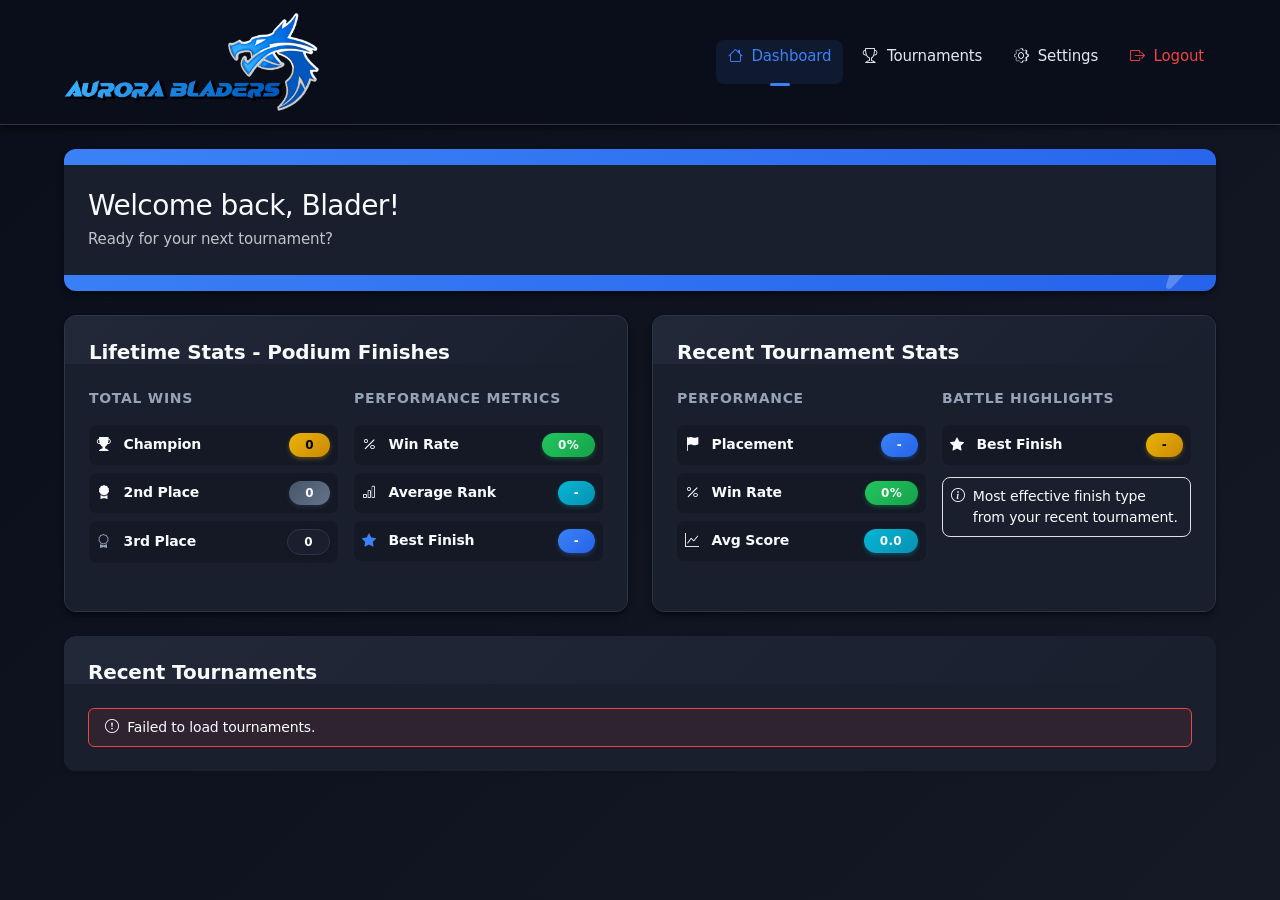
==== dashboard.html @ ac9b5369 "Refactor Swiss pairing logic and normalize bye representation - Implement true Challonge-style dynam" ====
﻿<!DOCTYPE html>
<html lang="en">

<head>
    <meta charset="UTF-8">
    <meta name="viewport" content="width=device-width, initial-scale=1.0">
    <title>Dashboard - Blader Tournament System</title>
    <link href="https://cdn.jsdelivr.net/npm/bootstrap@5.3.0/dist/css/bootstrap.min.css" rel="stylesheet">
    <link href="https://cdn.jsdelivr.net/npm/bootstrap-icons@1.10.0/font/bootstrap-icons.css" rel="stylesheet">
    <link href="assets/css/style.css" rel="stylesheet">
</head>

<body>
    <nav class="navbar navbar-expand-lg navbar-dark bg-dark sticky-top">
        <div class="container">
            <a class="navbar-brand py-0" href="dashboard.html">
                <img src="assets/images/ab_logo.png" alt="AB Logo" class="app-logo">
            </a>
            <button class="navbar-toggler border-0" type="button" data-bs-toggle="collapse"
                data-bs-target="#dashboardNav">
                <span class="navbar-toggler-icon"></span>
            </button>
            <div class="collapse navbar-collapse" id="dashboardNav">
                <div class="navbar-nav ms-auto gap-2">
                    <a class="nav-link active" href="dashboard.html">
                        <i class="bi bi-house me-1"></i> Dashboard
                    </a>
                    <a class="nav-link" href="tournaments.html">
                        <i class="bi bi-trophy me-1"></i> Tournaments
                    </a>
                    <a class="nav-link" href="settings.html">
                        <i class="bi bi-gear me-1"></i> Settings
                    </a>
                    <hr class="d-lg-none text-white-50 my-2">
                    <a class="nav-link text-danger" href="#" id="logoutBtn">
                        <i class="bi bi-box-arrow-right me-1"></i> Logout
                    </a>
                </div>
            </div>
        </div>
    </nav>

    <div class="container mt-4">
        <!-- Main Content -->
        <div class="row">
            <div class="col-12">
                <!-- Welcome Section -->
                <div class="card bg-primary text-white border-0 py-3 mb-4 overflow-hidden">
                    <div class="card-body position-relative z-1">
                        <h2 class="h3 mb-1">Welcome back, <span id="displayName">Blader</span>!</h2>
                        <p class="mb-0 opacity-75">Ready for your next tournament?</p>
                    </div>
                    <i class="bi bi-lightning-charge-fill position-absolute end-0 bottom-0 opacity-25"
                        style="font-size: 6rem; transform: translate(20%, 20%);"></i>
                </div>

                <!-- Stats Row: Lifetime and Recent Tournament Stats side by side -->
                <div class="row g-4 mb-4">
                    <!-- Lifetime Stats - Podium Finishes -->
                    <div class="col-12 col-md-6">
                        <div class="card h-100">
                            <div class="card-header bg-transparent border-0 pb-0">
                                <h4 class="h5 mb-0 fw-bold">Lifetime Stats - Podium Finishes</h4>
                            </div>
                            <div class="card-body">
                                <div class="row g-3">
                                    <div class="col-12 col-md-6 border-end-md">
                                        <h6 class="text-muted small text-uppercase fw-bold mb-3">Total Wins</h6>
                                        <div class="vstack gap-2">
                                            <div
                                                class="d-flex justify-content-between align-items-center p-2 bg-light rounded-3">
                                                <span class="small fw-semibold"><i
                                                        class="bi bi-trophy-fill text-warning me-2"></i> Champion</span>
                                                <span class="badge rounded-pill bg-warning px-3" id="championCount">0</span>
                                            </div>
                                            <div
                                                class="d-flex justify-content-between align-items-center p-2 bg-light rounded-3">
                                                <span class="small fw-semibold"><i
                                                        class="bi bi-award-fill text-secondary me-2"></i> 2nd Place</span>
                                                <span class="badge rounded-pill bg-secondary px-3"
                                                    id="firstRunnerUpCount">0</span>
                                            </div>
                                            <div
                                                class="d-flex justify-content-between align-items-center p-2 bg-light rounded-3">
                                                <span class="small fw-semibold"><i class="bi bi-award text-muted me-2"></i> 3rd
                                                    Place</span>
                                                <span class="badge rounded-pill bg-white text-dark shadow-sm px-3"
                                                    id="secondRunnerUpCount">0</span>
                                            </div>
                                        </div>
                                    </div>
                                    <div class="col-12 col-md-6">
                                        <h6 class="text-muted small text-uppercase fw-bold mb-3">Performance Metrics</h6>
                                        <div class="vstack gap-2">
                                            <div
                                                class="d-flex justify-content-between align-items-center p-2 bg-light rounded-3">
                                                <span class="small fw-semibold"><i class="bi bi-percent me-2"></i> Win
                                                    Rate</span>
                                                <span class="badge rounded-pill bg-success px-3" id="lifetimeWinRate">0%</span>
                                            </div>
                                            <div
                                                class="d-flex justify-content-between align-items-center p-2 bg-light rounded-3">
                                                <span class="small fw-semibold"><i class="bi bi-bar-chart me-2"></i> Average
                                                    Rank</span>
                                                <span class="badge rounded-pill bg-info px-3" id="avgPlacement">-</span>
                                            </div>
                                            <div
                                                class="d-flex justify-content-between align-items-center p-2 bg-light rounded-3">
                                                <span class="small fw-semibold"><i
                                                        class="bi bi-star-fill text-primary me-2"></i> Best Finish</span>
                                                <span class="badge rounded-pill bg-primary px-3" id="bestFinish">-</span>
                                            </div>
                                        </div>
                                    </div>
                                </div>
                            </div>
                        </div>
                    </div>

                    <!-- Recent Tournament Stats -->
                    <div class="col-12 col-md-6">
                        <div class="card h-100">
                            <div class="card-header bg-transparent border-0 pb-0">
                                <h4 class="h5 mb-0 fw-bold">Recent Tournament Stats</h4>
                            </div>
                            <div class="card-body">
                                <div class="row g-3">
                                    <div class="col-12 col-md-6 border-end-md">
                                        <h6 class="text-muted small text-uppercase fw-bold mb-3">Performance</h6>
                                        <div class="vstack gap-2">
                                            <div
                                                class="d-flex justify-content-between align-items-center p-2 bg-light rounded-3">
                                                <span class="small fw-semibold"><i class="bi bi-flag-fill me-2"></i>
                                                    Placement</span>
                                                <span class="badge rounded-pill bg-primary px-3" id="recentPlacement">-</span>
                                            </div>
                                            <div
                                                class="d-flex justify-content-between align-items-center p-2 bg-light rounded-3">
                                                <span class="small fw-semibold"><i class="bi bi-percent me-2"></i> Win
                                                    Rate</span>
                                                <span class="badge rounded-pill bg-success px-3" id="recentWinRate">0%</span>
                                            </div>
                                            <div
                                                class="d-flex justify-content-between align-items-center p-2 bg-light rounded-3">
                                                <span class="small fw-semibold"><i class="bi bi-graph-up me-2"></i> Avg
                                                    Score</span>
                                                <span class="badge rounded-pill bg-info px-3" id="recentScore">0.0</span>
                                            </div>
                                        </div>
                                    </div>
                                    <div class="col-12 col-md-6">
                                        <h6 class="text-muted small text-uppercase fw-bold mb-3">Battle Highlights</h6>
                                        <div class="vstack gap-2">
                                            <div
                                                class="d-flex justify-content-between align-items-center p-2 bg-light rounded-3">
                                                <span class="small fw-semibold"><i
                                                        class="bi bi-star-fill text-warning me-2"></i> Best Finish</span>
                                                <span class="badge rounded-pill bg-warning px-3" id="recentBestFinish">-</span>
                                            </div>
                                            <div class="p-2 border rounded-3 bg-white mt-1">
                                                <div class="d-flex gap-2 text-muted small">
                                                    <i class="bi bi-info-circle flex-shrink-0"></i>
                                                    <span>Most effective finish type from your recent tournament.</span>
                                                </div>
                                            </div>
                                        </div>
                                    </div>
                                </div>
                            </div>
                        </div>
                    </div>
                </div>

                <!-- Recent Tournaments -->
                <div class="card border-0 shadow-sm">
                    <div class="card-header bg-transparent border-0 pb-0">
                        <h4 class="h5 mb-0 fw-bold">Recent Tournaments</h4>
                    </div>
                    <div class="card-body">
                        <div id="recentTournaments" class="list-group list-group-flush gap-2">
                            <div class="text-center py-5 text-muted">
                                <div class="spinner-border spinner-border-sm text-primary mb-2"></div>
                                <p class="small mb-0">Loading tournaments...</p>
                            </div>
                        </div>
                    </div>
                </div>
            </div>
        </div>
    </div>

    <script src="https://cdn.jsdelivr.net/npm/bootstrap@5.3.0/dist/js/bootstrap.bundle.min.js"></script>
    <script src="assets/js/ui_feedback.js"></script>
    <script src="assets/js/dashboard_minimal.js"></script>
</body>

</html>
---- assets/css/style.css ----
:root {
    --primary-color: #3b82f6;
    --touch-target-min: 44px;
    --spacing-xs: 0.25rem;
    --spacing-sm: 0.75rem;
    --spacing-md: 1.5rem;
    --spacing-lg: 2.5rem;
    --spacing-xl: 4rem;
    
    /* Enhanced Dark Mode Theme Variables */
    --bg-primary: #0a0e1a;
    --bg-secondary: #141925;
    --bg-tertiary: #1e2433;
    --bg-card: #1a1f2e;
    --bg-hover: #252b3d;
    --bg-elevated: #212837;
    --text-primary: #f8fafc;
    --text-secondary: #e2e8f0;
    --text-muted: #94a3b8;
    --text-dim: #64748b;
    --border-color: #2d3548;
    --border-light: #3d4663;
    --border-focus: #3b82f6;
    --shadow-sm: 0 1px 2px 0 rgba(0, 0, 0, 0.3);
    --shadow-md: 0 4px 6px -1px rgba(0, 0, 0, 0.4), 0 2px 4px -1px rgba(0, 0, 0, 0.3);
    --shadow-lg: 0 10px 15px -3px rgba(0, 0, 0, 0.5), 0 4px 6px -2px rgba(0, 0, 0, 0.4);
    --shadow-xl: 0 20px 25px -5px rgba(0, 0, 0, 0.6), 0 10px 10px -5px rgba(0, 0, 0, 0.4);
    --navbar-bg: #0f172a;
    --input-bg: #1e2433;
    --input-border: #3d4663;
    --input-text: #f8fafc;
    --btn-primary-bg: #3b82f6;
    --btn-primary-hover: #2563eb;
    --btn-primary-active: #1d4ed8;
    --btn-secondary-bg: #475569;
    --btn-secondary-hover: #64748b;
    --btn-secondary-active: #94a3b8;
    --radius-sm: 6px;
    --radius-md: 8px;
    --radius-lg: 12px;
    --radius-xl: 16px;
}

/* CRITICAL: AGGRESSIVE WHITE BACKGROUND OVERRIDE */
* [style*="background: #fff"],
* [style*="background-color: #fff"],
* [style*="background: white"],
* [style*="background-color: white"],
* [style*="background: #ffffff"],
* [style*="background-color: #ffffff"],
* [style*="background: #f8f9fa"],
* [style*="background-color: #f8f9fa"] {
    background-color: var(--bg-card) !important;
}

/* CRITICAL: Force all cards and their content to dark mode */
.card,
.card-body,
.card-header,
.card-footer,
.bracket-match,
.match-card,
.tournament-match {
    background-color: var(--bg-card) !important;
    color: var(--text-primary) !important;
}

.card *,
.card-body *,
.card-header *,
.card-footer *,
.bracket-match *,
.match-card *,
.tournament-match * {
    color: var(--text-primary) !important;
}

/* CRITICAL: Force participant/tournament cards to dark mode */
.participant-card,
.tournament-card,
.card-player-name,
.card-tournament-name,
.card-body .form-control {
    background-color: var(--bg-card) !important;
    color: var(--text-primary) !important;
}

.participant-card *,
.tournament-card *,
.card-player-name *,
.card-tournament-name *,
.card-body .form-control * {
    color: var(--text-primary) !important;
}

/* CRITICAL: AGGRESSIVE CARD OVERRIDE */
div[class*="card"],
div[style*="background: #fff"],
div[style*="background-color: #fff"],
div[style*="background: white"],
div[style*="background-color: white"],
div[style*="background: #ffffff"],
div[style*="background-color: #ffffff"] {
    background-color: var(--bg-card) !important;
    color: var(--text-primary) !important;
}

div[class*="card"] *,
div[style*="background: #fff"] *,
div[style*="background-color: #fff"] *,
div[style*="background: white"] *,
div[style*="background-color: white"] *,
div[style*="background: #ffffff"] *,
div[style*="background-color: #ffffff"] * {
    color: var(--text-primary) !important;
}

/* CRITICAL: Override any element with card in class name */
*[class*="card"] {
    background-color: var(--bg-card) !important;
    color: var(--text-primary) !important;
}

*[class*="card"] * {
    color: var(--text-primary) !important;
}

/* CRITICAL: Tournament specific overrides */
.tournament-card,
.tournament-item,
.tournament-entry,
.match-card,
.bracket-card,
.player-card,
.participant-item {
    background-color: var(--bg-card) !important;
    color: var(--text-primary) !important;
}

.tournament-card *,
.tournament-item *,
.tournament-entry *,
.match-card *,
.bracket-card *,
.player-card *,
.participant-item * {
    color: var(--text-primary) !important;
}

/* CRITICAL: Override any remaining white elements */
div[style*="background: #fff"],
div[style*="background-color: #fff"],
div[style*="background: white"],
div[style*="background-color: white"],
div[style*="background: #ffffff"],
div[style*="background-color: #ffffff"],
div[style*="background: #f8f9fa"],
div[style*="background-color: #f8f9fa"] {
    background-color: var(--bg-card) !important;
    color: var(--text-primary) !important;
}

/* CRITICAL: Override Bootstrap defaults */
.bg-white,
.bg-light,
.bg-faded {
    background-color: var(--bg-card) !important;
    color: var(--text-primary) !important;
}

/* Enhanced Base Styles */
body {
    font-family: 'Inter', 'Segoe UI', system-ui, -apple-system, sans-serif;
    font-size: 15px;
    line-height: 1.6;
    background: linear-gradient(135deg, var(--bg-primary) 0%, var(--bg-secondary) 100%);
    color: var(--text-primary);
    padding-bottom: 80px;
    min-height: 100vh;
    letter-spacing: -0.01em;
}

/* Enhanced Typography */
h1 {
    font-size: 2rem;
    font-weight: 700;
    line-height: 1.2;
    letter-spacing: -0.025em;
    margin-bottom: var(--spacing-md);
}

h2 {
    font-size: 1.5rem;
    font-weight: 600;
    line-height: 1.3;
    letter-spacing: -0.02em;
    margin-bottom: var(--spacing-sm);
}

h3 {
    font-size: 1.25rem;
    font-weight: 600;
    line-height: 1.4;
    margin-bottom: var(--spacing-sm);
}

h4 {
    font-size: 1.125rem;
    font-weight: 600;
    line-height: 1.4;
    margin-bottom: var(--spacing-xs);
}

h5 {
    font-size: 1rem;
    font-weight: 600;
    line-height: 1.4;
    margin-bottom: var(--spacing-xs);
}

h6 {
    font-size: 0.875rem;
    font-weight: 600;
    line-height: 1.4;
    text-transform: uppercase;
    letter-spacing: 0.05em;
    color: var(--text-muted);
    margin-bottom: var(--spacing-sm);
}

.small, small {
    font-size: 0.813rem;
    line-height: 1.5;
    color: var(--text-muted);
}

/* Enhanced Touch Targets */
button,
.btn,
input,
select,
.form-control,
.nav-link {
    min-height: var(--touch-target-min);
    touch-action: manipulation;
    transition: all 0.2s ease;
}

/* Enhanced Responsive Containers */
.container,
.container-fluid {
    padding-left: var(--spacing-md);
    padding-right: var(--spacing-md);
    max-width: 1200px;
}

@media (min-width: 1400px) {
    .container {
        max-width: 1320px;
    }
}

/* Enhanced Card System */
.card {
    border: 1px solid var(--border-color);
    border-radius: var(--radius-lg);
    box-shadow: var(--shadow-md);
    margin-bottom: var(--spacing-md);
    background: var(--bg-card);
    transition: all 0.3s ease;
    overflow: hidden;
}

.card:hover {
    transform: translateY(-2px);
    box-shadow: var(--shadow-lg);
    border-color: var(--border-light);
}

.card-header {
    background: linear-gradient(135deg, var(--bg-elevated) 0%, var(--bg-card) 100%);
    border-bottom: 1px solid var(--border-color);
    padding: var(--spacing-md);
    border-radius: var(--radius-lg) var(--radius-lg) 0 0 !important;
    color: var(--text-primary);
    font-weight: 600;
}

.card-body {
    padding: var(--spacing-md);
    color: var(--text-primary);
}

.card-footer {
    background: var(--bg-elevated);
    border-top: 1px solid var(--border-color);
    padding: var(--spacing-sm) var(--spacing-md);
    border-radius: 0 0 var(--radius-lg) var(--radius-lg) !important;
}

/* Mobile Typography */
h1 {
    font-size: 1.75rem;
}

h2 {
    font-size: 1.5rem;
}

h3 {
    font-size: 1.25rem;
}

h4 {
    font-size: 1.1rem;
}

h5 {
    font-size: 1rem;
}

.small, small {
    font-size: 0.875rem;
}

/* Enhanced Navigation */
.navbar {
    box-shadow: var(--shadow-md);
    background: var(--navbar-bg) !important;
    backdrop-filter: blur(10px);
    border-bottom: 1px solid var(--border-color);
    padding: var(--spacing-sm) 0;
}

.navbar-brand {
    font-weight: 700;
    font-size: 1.375rem;
    color: var(--text-primary) !important;
    display: flex;
    align-items: center;
    gap: var(--spacing-xs);
    transition: all 0.2s ease;
}

.navbar-brand:hover {
    transform: scale(1.05);
}

.app-logo {
    height: 100px;
    width: auto;
    display: block;
    object-fit: contain;
}

@media (max-width: 768px) {
    .app-logo {
        height: 45px;
    }
}

@media (max-width: 576px) {
    .app-logo {
        height: 35px;
    }
}

.navbar-nav .nav-link {
    color: var(--text-secondary) !important;
    font-weight: 500;
    padding: var(--spacing-xs) var(--spacing-sm) !important;
    border-radius: var(--radius-md);
    transition: all 0.2s ease;
    position: relative;
}

.navbar-nav .nav-link:hover {
    color: var(--text-primary) !important;
    background: var(--bg-hover);
    transform: translateY(-1px);
}

.navbar-nav .nav-link.active {
    color: var(--btn-primary-bg) !important;
    background: rgba(59, 130, 246, 0.1);
}

.navbar-nav .nav-link.active::after {
    content: '';
    position: absolute;
    bottom: -2px;
    left: 50%;
    transform: translateX(-50%);
    width: 20px;
    height: 3px;
    background: var(--btn-primary-bg);
    border-radius: 2px;
}

.navbar-nav .nav-link.text-danger {
    color: #ef4444 !important;
}

.navbar-nav .nav-link.text-danger:hover {
    color: #dc2626 !important;
    background: rgba(239, 68, 68, 0.1);
}

/* Utilities */
.text-truncate-2 {
    display: -webkit-box;
    -webkit-line-clamp: 2;
    line-clamp: 2;
    -webkit-box-orient: vertical;
    overflow: hidden;
}

/* Mobile-Specific Overrides */
@media (max-width: 576px) {
    .btn-lg-mobile {
        width: 100%;
        display: block;
        padding: 0.75rem;
        font-size: 1.1rem;
    }

    .table-responsive-stack tr {
        display: flex;
        flex-direction: column;
        border-bottom: 1px solid var(--border-color);
        margin-bottom: 1rem;
        background: var(--bg-card);
        padding: 1rem;
        border-radius: 8px;
        color: var(--text-primary);
    }

    .table-responsive-stack td {
        display: flex;
        justify-content: space-between;
        border: none !important;
        padding: 0.25rem 0;
    }

    .table-responsive-stack thead {
        display: none;
    }

    .modal-dialog-bottom {
        margin: 0;
        position: fixed;
        bottom: 0;
        left: 0;
        right: 0;
        width: 100%;
        max-width: none;
    }

    .modal-dialog-bottom .modal-content {
        border-radius: 16px 16px 0 0;
        border: none;
        min-height: 40vh;
    }
}

/* Judge Highlight */
.judge-assigned-highlight {
    border: 2px solid #facc15 !important;
    box-shadow: 0 0 0 3px rgba(250, 204, 21, 0.16), 0 18px 32px rgba(250, 204, 21, 0.18);
    position: relative;
    background: linear-gradient(155deg, rgba(250, 204, 21, 0.14), rgba(15, 23, 42, 0.92));
    transform: translateY(-2px) scale(1.015);
    transition: transform 0.2s ease, box-shadow 0.3s ease;
    z-index: 5;
    margin: 6px 4px;
    animation: judgePulse 2.4s ease-in-out infinite;
}

.judge-assigned-highlight::before {
    content: "⚡ YOUR MATCH";
    position: absolute;
    top: -35px;
    left: 50%;
    transform: translateX(-50%);
    background: linear-gradient(120deg, #fde047, #f97316);
    color: #0f172a;
    font-size: 0.78rem;
    font-weight: 800;
    text-transform: uppercase;
    letter-spacing: 0.12em;
    padding: 0.35rem 1.5rem;
    border-radius: 999px;
    box-shadow: 0 10px 24px rgba(250, 204, 21, 0.35);
    display: inline-flex;
    align-items: center;
    gap: 0.45rem;
    text-shadow: none;
    z-index: 10;
}

.judge-assigned-highlight::after {
    content: "";
    position: absolute;
    inset: -6px;
    border-radius: 18px;
    border: 1px solid rgba(250, 204, 21, 0.35);
    box-shadow: inset 0 0 20px rgba(250, 204, 21, 0.25);
    pointer-events: none;
    opacity: 0.9;
}

.judge-assigned-highlight * {
    position: relative;
    z-index: 2;
}

@keyframes judgePulse {
    0%,
    100% {
        box-shadow: 0 0 0 3px rgba(250, 204, 21, 0.12), 0 16px 28px rgba(250, 204, 21, 0.16);
    }
    50% {
        box-shadow: 0 0 0 5px rgba(250, 204, 21, 0.26), 0 22px 42px rgba(250, 204, 21, 0.24);
    }
}

.match-card .player-row .bi-trophy-fill {
    color: #facc15 !important;
    filter: drop-shadow(0 2px 6px rgba(250, 204, 21, 0.35));
}

.match-card .player-row {
    display: flex;
    align-items: center;
    gap: 0.75rem;
}

.match-card .player-name {
    font-weight: 600;
}

.match-card .player-meta {
    display: inline-flex;
    align-items: center;
    gap: 0.4rem;
}

.match-card .match-trophy {
    margin-left: 0.4rem;
    filter: drop-shadow(0 1px 3px rgba(250, 204, 21, 0.45));
}

.match-card .finish-separator {
    color: rgba(148, 163, 184, 0.65);
    font-weight: 600;
    font-size: 0.7rem;
}

.match-card .finish-badge-list {
    display: inline-flex;
    align-items: center;
    gap: 0.35rem;
}

.match-card .finish-badge {
    display: inline-flex;
    align-items: center;
    gap: 0.3rem;
    padding: 0.2rem 0.55rem;
    border-radius: 999px;
    font-size: 0.68rem;
    font-weight: 700;
    text-transform: uppercase;
    letter-spacing: 0.04em;
    background: rgba(148, 163, 184, 0.12);
    border: 1px solid rgba(148, 163, 184, 0.28);
    color: var(--text-primary);
    line-height: 1;
}

.match-card .finish-badge i {
    font-size: 0.75rem;
    line-height: 1;
}

.match-card .finish-badge .finish-label {
    display: inline-flex;
    align-items: center;
}

.match-card .finish-badge .finish-count,
.match-card .finish-badge .finish-points {
    margin-left: 0.2rem;
    font-weight: 800;
}

.match-card .finish-badge .finish-points {
    color: inherit;
    opacity: 0.85;
}

.finish-badge-spin {
    background: rgba(250, 204, 21, 0.18);
    border-color: rgba(250, 204, 21, 0.32);
    color: #facc15;
}

.finish-badge-burst {
    background: rgba(220, 53, 69, 0.18);
    border-color: rgba(220, 53, 69, 0.35);
    color: #f87171;
}

.finish-badge-over {
    background: rgba(34, 197, 94, 0.18);
    border-color: rgba(34, 197, 94, 0.32);
    color: #34d399;
}

.finish-badge-xtreme {
    background: rgba(59, 130, 246, 0.18);
    border-color: rgba(59, 130, 246, 0.35);
    color: #60a5fa;
}

.finish-badge-default {
    background: rgba(148, 163, 184, 0.18);
    border-color: rgba(148, 163, 184, 0.3);
}

/* Player Cell Styling */
.participant-actions {
    display: flex;
    align-items: center;
    gap: 0.75rem;
}

.seed-shuffle-indicator {
    display: none;
    font-size: 0.85rem;
    padding: 0.35rem 0.75rem;
    border-radius: 999px;
    background: rgba(59, 130, 246, 0.15);
    color: var(--text-primary);
    border: 1px solid rgba(59, 130, 246, 0.35);
    align-items: center;
    gap: 0.35rem;
    transition: all 0.3s ease;
}

.seed-shuffle-indicator.is-visible {
    display: inline-flex;
}

.seed-shuffle-indicator.recent {
    box-shadow: 0 0 12px rgba(59, 130, 246, 0.35);
    background: rgba(59, 130, 246, 0.2);
}

.person-name-row {
    display: flex;
    align-items: center;
    justify-content: space-between;
    gap: 0.5rem;
}

.seed-badge {
    font-size: 0.72rem;
    font-weight: 700;
    letter-spacing: 0.04em;
    text-transform: uppercase;
    padding: 0.25rem 0.55rem;
    border-radius: 999px;
    background: rgba(59, 130, 246, 0.18);
    color: var(--btn-primary-bg);
    border: 1px solid rgba(59, 130, 246, 0.35);
    white-space: nowrap;
}

.seed-badge-pending {
    background: rgba(148, 163, 184, 0.14);
    color: rgba(226, 232, 240, 0.85);
    border-color: rgba(148, 163, 184, 0.25);
}

.player-avatar {
    width: 32px;
    height: 32px;
    border-radius: 50%;
    background-color: var(--bg-tertiary);
    color: var(--text-secondary);
    display: flex;
    align-items: center;
    justify-content: center;
    font-weight: 700;
    font-size: 0.85rem;
    flex-shrink: 0;
}

.player-name {
    font-weight: 600;
    font-size: 0.95rem;
    color: var(--text-primary);
    white-space: nowrap;
    overflow: hidden;
    text-overflow: ellipsis;
}

.player-cell .badge-advanced {
    margin-left: 0.5rem;
    background: rgba(59, 130, 246, 0.18);
    color: var(--btn-primary-bg);
    border: 1px solid rgba(59, 130, 246, 0.4);
    font-size: 0.7rem;
    font-weight: 600;
    letter-spacing: 0.02em;
    padding: 0.2rem 0.55rem;
    border-radius: 999px;
}

/* Dark Mode Form Controls */
.form-control {
    background-color: var(--input-bg) !important;
    border: 2px solid var(--input-border) !important;
    color: var(--input-text) !important;
    border-radius: var(--radius-md) !important;
    padding: var(--spacing-sm) var(--spacing-md) !important;
    font-size: 0.938rem !important;
    transition: all 0.2s ease !important;
    font-weight: 500 !important;
}

.v-stage-progress-actions .btn {
    height: 100% !important;
    min-height: var(--stage-control-height) !important;
    padding: 0 calc(var(--spacing-lg) + 0.25rem) !important;
    display: inline-flex !important;
    align-items: center;
    justify-content: center;
    border-radius: var(--radius-lg);
    line-height: 1 !important;
}

#stage2ButtonContainer .stage-progress-actions {
    align-items: stretch !important;
}

#stage2ButtonContainer .stage-progress-actions .input-group,
#stage2ButtonContainer .stage-progress-actions .input-group .input-group-text,
#stage2ButtonContainer .stage-progress-actions .input-group .form-control {
    height: 3.25rem !important;
    min-height: 3.25rem !important;
    display: flex;
    align-items: center;
}

#stage2ButtonContainer #proceedToStage2Btn {
    height: 3.25rem !important;
    min-height: 3.25rem !important;
    padding: 0 calc(var(--spacing-lg) + 0.25rem) !important;
    display: flex !important;
    align-items: center;
    justify-content: center;
}

.form-control:focus {
    background-color: var(--input-bg) !important;
    border-color: var(--border-focus) !important;
    color: var(--input-text) !important;
    box-shadow: 0 0 0 3px rgba(59, 130, 246, 0.1), var(--shadow-sm) !important;
    outline: none !important;
    transform: translateY(-1px) !important;
}

.form-control::placeholder {
    color: var(--text-dim) !important;
    font-weight: 400 !important;
}

.form-select {
    background-color: var(--input-bg) !important;
    border: 2px solid var(--input-border) !important;
    color: var(--input-text) !important;
    border-radius: var(--radius-md) !important;
    padding: var(--spacing-sm) var(--spacing-md) !important;
    font-size: 0.938rem !important;
    transition: all 0.2s ease !important;
    font-weight: 500 !important;
    cursor: pointer !important;
}

.form-select:focus {
    background-color: var(--input-bg) !important;
    border-color: var(--border-focus) !important;
    color: var(--input-text) !important;
    box-shadow: 0 0 0 3px rgba(59, 130, 246, 0.1), var(--shadow-sm) !important;
    outline: none !important;
    transform: translateY(-1px) !important;
}

/* CRITICAL: Input group fixes */
.input-group {
    background-color: var(--input-bg) !important;
    border: 2px solid var(--input-border) !important;
    border-radius: var(--radius-md) !important;
}

.input-group-text {
    background-color: var(--bg-secondary) !important;
    color: var(--text-primary) !important;
    border: none !important;
    padding: var(--spacing-sm) var(--spacing-md) !important;
}

.input-group .form-control {
    background-color: var(--input-bg) !important;
    border: none !important;
    border-radius: 0 !important;
}

.input-group .form-control:focus {
    border: none !important;
    box-shadow: none !important;
}

/* CRITICAL: Force dark backgrounds on all input variations */
input[type="number"],
input[type="text"],
input[type="email"],
input[type="password"],
select,
textarea {
    background-color: var(--input-bg) !important;
    color: var(--input-text) !important;
    border: 2px solid var(--input-border) !important;
    border-radius: var(--radius-md) !important;
    background-image: none !important;
    -webkit-appearance: none !important;
    -moz-appearance: none !important;
    appearance: none !important;
}

input[type="number"]:focus,
input[type="text"]:focus,
input[type="email"]:focus,
input[type="password"]:focus,
select:focus,
textarea:focus {
    background-color: var(--input-bg) !important;
    border-color: var(--border-focus) !important;
    color: var(--input-text) !important;
    box-shadow: 0 0 0 3px rgba(59, 130, 246, 0.1) !important;
    outline: none !important;
}

/* CRITICAL: Override Bootstrap with maximum specificity */
body input[type="number"],
body input[type="text"],
body input[type="email"],
body input[type="password"],
body select,
body textarea {
    background-color: var(--input-bg) !important;
    color: var(--input-text) !important;
    border: 2px solid var(--input-border) !important;
    background-image: none !important;
    -webkit-appearance: none !important;
    -moz-appearance: none !important;
    appearance: none !important;
}

.container input[type="number"],
.container input[type="text"],
.container input[type="email"],
.container input[type="password"],
.container select,
.container textarea {
    background-color: var(--input-bg) !important;
    color: var(--input-text) !important;
    border: 2px solid var(--input-border) !important;
    background-image: none !important;
    -webkit-appearance: none !important;
    -moz-appearance: none !important;
    appearance: none !important;
}

/* CRITICAL: Target specific tournament bracket inputs */
#topCutSelect,
input[id*="topCut"],
input[id*="Cut"] {
    background-color: var(--input-bg) !important;
    color: var(--input-text) !important;
    border: 2px solid var(--input-border) !important;
    background-image: none !important;
    -webkit-appearance: none !important;
    -moz-appearance: none !important;
    appearance: none !important;
}

/* CRITICAL: Force override any white backgrounds */
input[style*="background"],
select[style*="background"] {
    background-color: var(--input-bg) !important;
}

/* CRITICAL: Force ALL cards to dark mode */
.card {
    background-color: var(--bg-card) !important;
    color: var(--text-primary) !important;
}

.card * {
    color: var(--text-primary) !important;
}

.card .card-body {
    background-color: var(--bg-card) !important;
    color: var(--text-primary) !important;
}

.card .card-header {
    background-color: var(--bg-elevated) !important;
    color: var(--text-primary) !important;
}

.card .card-footer {
    background-color: var(--bg-elevated) !important;
    color: var(--text-primary) !important;
}

/* CRITICAL: Override any element with white background inside cards */
.card [style*="background: #fff"],
.card [style*="background-color: #fff"],
.card [style*="background: white"],
.card [style*="background-color: white"] {
    background-color: var(--bg-card) !important;
}

.card [style*="background: #ffffff"],
.card [style*="background-color: #ffffff"] {
    background-color: var(--bg-card) !important;
}

/* CRITICAL: Force text colors in cards */
.card h1,
.card h2,
.card h3,
.card h4,
.card h5,
.card h6,
.card p,
.card span,
.card div,
.card small {
    color: var(--text-primary) !important;
}

.card .text-muted {
    color: var(--text-muted) !important;
}

.card .text-primary {
    color: var(--btn-primary-bg) !important;
}

/* CRITICAL: Target tournament bracket specific elements */
.bracket-match,
.match-card,
.tournament-match {
    background-color: var(--bg-card) !important;
    color: var(--text-primary) !important;
    border: 1px solid var(--border-color) !important;
}

.bracket-match *,
.match-card *,
.tournament-match * {
    color: var(--text-primary) !important;
}

/* CRITICAL: Dark scrollbar */
::-webkit-scrollbar {
    width: 12px;
}

::-webkit-scrollbar-track {
    background: var(--bg-secondary);
}

::-webkit-scrollbar-thumb {
    background: var(--bg-tertiary);
    border-radius: 6px;
}

::-webkit-scrollbar-thumb:hover {
    background: var(--bg-hover);
}

/* Firefox scrollbar */
* {
    scrollbar-width: thin;
    scrollbar-color: var(--bg-tertiary) var(--bg-secondary);
}

/* CRITICAL: Add custom dropdown arrow */
select.form-select::-ms-expand {
    display: none;
}

select.form-select::-webkit-calendar-picker-indicator {
    display: none;
}

.form-group {
    margin-bottom: var(--spacing-md);
}

/* Override border-0 and bg-light classes */
.border-0 {
    border-color: var(--input-border) !important;
    border-width: 2px !important;
}

.form-select.border-0,
.form-control.border-0 {
    border-color: var(--input-border) !important;
    border-width: 2px !important;
}

/* Enhanced Button System */
.btn {
    font-weight: 600;
    border-radius: var(--radius-md);
    padding: var(--spacing-sm) var(--spacing-md);
    font-size: 0.938rem;
    letter-spacing: -0.005em;
    border: none;
    position: relative;
    overflow: hidden;
    transition: all 0.2s ease;
}

.btn::before {
    content: '';
    position: absolute;
    top: 0;
    left: -100%;
    width: 100%;
    height: 100%;
    background: linear-gradient(90deg, transparent, rgba(255,255,255,0.1), transparent);
    transition: left 0.5s;
}

.btn:hover::before {
    left: 100%;
}

.btn-lg {
    padding: var(--spacing-md) var(--spacing-lg);
    font-size: 1rem;
    border-radius: var(--radius-lg);
}

.btn-sm {
    padding: var(--spacing-xs) var(--spacing-sm);
    font-size: 0.875rem;
    border-radius: var(--radius-sm);
}

.btn-primary {
    background: linear-gradient(135deg, var(--btn-primary-bg) 0%, var(--btn-primary-hover) 100%);
    box-shadow: 0 2px 4px rgba(59, 130, 246, 0.3);
}

.btn-primary:hover {
    background: linear-gradient(135deg, var(--btn-primary-hover) 0%, var(--btn-primary-active) 100%);
    transform: translateY(-1px);
    box-shadow: 0 4px 8px rgba(59, 130, 246, 0.4);
}

.btn-primary:active {
    transform: translateY(0);
    box-shadow: 0 2px 4px rgba(59, 130, 246, 0.3);
}

.btn-secondary {
    background: linear-gradient(135deg, var(--btn-secondary-bg) 0%, var(--btn-secondary-hover) 100%);
    box-shadow: 0 2px 4px rgba(71, 85, 105, 0.3);
}

.btn-secondary:hover {
    background: linear-gradient(135deg, var(--btn-secondary-hover) 0%, var(--btn-secondary-active) 100%);
    transform: translateY(-1px);
    box-shadow: 0 4px 8px rgba(71, 85, 105, 0.4);
}

.btn-outline-primary {
    border: 2px solid var(--btn-primary-bg);
    color: var(--btn-primary-bg);
    background: transparent;
}

.btn-outline-primary:hover {
    background: var(--btn-primary-bg);
    color: #ffffff;
    transform: translateY(-1px);
    box-shadow: 0 4px 8px rgba(59, 130, 246, 0.3);
}

.btn-outline-success {
    border: 2px solid #10b981;
    color: #10b981;
    background: transparent;
}

.btn-outline-success:hover {
    background: #10b981;
    color: #0f172a;
    transform: translateY(-1px);
    box-shadow: 0 4px 8px rgba(16, 185, 129, 0.25);
}

.btn-outline-warning {
    border: 2px solid #f59e0b;
    color: #fbbf24;
    background: rgba(251, 191, 36, 0.12);
}

.btn-outline-warning:hover,
.btn-check:checked + .btn-outline-warning {
    background: linear-gradient(135deg, #fbbf24 0%, #f59e0b 100%);
    color: #1f2937;
    box-shadow: 0 4px 8px rgba(251, 191, 36, 0.25);
    transform: translateY(-1px);
}

.btn-outline-secondary {
    border: 2px solid var(--btn-secondary-bg);
    color: var(--btn-secondary-bg);
    background: transparent;
}

.btn-outline-secondary:hover {
    background: var(--btn-secondary-bg);
    color: #ffffff;
    transform: translateY(-1px);
    box-shadow: 0 4px 8px rgba(71, 85, 105, 0.3);
}

/* Dark Mode Text Utilities */
.text-muted {
    color: var(--text-muted) !important;
}

.text-primary {
    color: var(--btn-primary-bg) !important;
}

/* CRITICAL: Override all Bootstrap light backgrounds */
.bg-light {
    background-color: var(--bg-secondary) !important;
}

.bg-white {
    background-color: var(--bg-card) !important;
}

.bg-primary {
    background-color: var(--btn-primary-bg) !important;
}

.bg-secondary {
    background-color: var(--btn-secondary-bg) !important;
}

.bg-dark {
    background-color: var(--bg-primary) !important;
}

/* CRITICAL: Force dark surfaces for all containers */
body.bg-light {
    background: linear-gradient(135deg, var(--bg-primary) 0%, var(--bg-secondary) 100%) !important;
}

/* Override any remaining white backgrounds */
[style*="background: #fff"],
[style*="background-color: #fff"],
[style*="background: white"],
[style*="background-color: white"],
[style*="background: #ffffff"],
[style*="background-color: #ffffff"],
[style*="background: #f8f9fa"],
[style*="background-color: #f8f9fa"] {
    background-color: var(--bg-card) !important;
}

/* Force dark borders */
[style*="border: 1px solid #e2e8f0"],
[style*="border-color: #e2e8f0"],
[style*="border: 1px solid #dee2e6"],
[style*="border-color: #dee2e6"] {
    border-color: var(--border-color) !important;
}

/* CRITICAL: Navigation and input group overrides */
.nav-pills {
    background-color: var(--bg-card) !important;
}

.nav-pills .nav-link {
    background-color: var(--bg-secondary) !important;
    color: var(--text-primary) !important;
    border: 1px solid var(--border-color) !important;
}

.nav-pills .nav-link.active {
    background-color: var(--btn-primary-bg) !important;
    color: #ffffff !important;
    border-color: var(--btn-primary-bg) !important;
}

.btn-group {
    background-color: var(--bg-secondary) !important;
    border: 1px solid var(--border-color) !important;
}

.btn-group .btn {
    background-color: rgba(15, 23, 42, 0.35) !important;
    border: 1px solid rgba(148, 163, 184, 0.25) !important;
    color: var(--text-primary) !important;
    transition: all 0.2s ease;
}

.btn-group .btn:hover {
    background-color: rgba(30, 41, 59, 0.65) !important;
    border-color: rgba(148, 163, 184, 0.45) !important;
}

.btn-group .btn.active,
.btn-group .btn:focus,
.btn-check:checked + .btn {
    background-color: var(--btn-primary-bg) !important;
    border-color: var(--btn-primary-bg) !important;
    color: #ffffff !important;
    box-shadow: 0 0 12px rgba(59, 130, 246, 0.35);
}

.input-group-text {
    background-color: var(--bg-secondary) !important;
    color: var(--text-primary) !important;
    border-color: var(--input-border) !important;
}

/* Dark Mode Modal */
.modal-content {
    background-color: var(--bg-card) !important;
    color: var(--text-primary) !important;
    border: 1px solid var(--border-color) !important;
}

.modal-header {
    background-color: var(--bg-elevated) !important;
    border-bottom: 1px solid var(--border-color) !important;
    color: var(--text-primary) !important;
}

.modal-footer {
    background-color: var(--bg-elevated) !important;
    border-top: 1px solid var(--border-color) !important;
    color: var(--text-primary) !important;
}

/* Enhanced Badge System */
.badge {
    font-weight: 600;
    font-size: 0.75rem;
    padding: 0.375rem 0.75rem;
    border-radius: 99px;
    letter-spacing: 0.025em;
    text-transform: uppercase;
    border: none;
    display: inline-flex;
    align-items: center;
    gap: var(--spacing-xs);
}

.badge.bg-warning {
    background: linear-gradient(135deg, #eab308 0%, #ca8a04 100%) !important;
    color: #000000 !important;
    box-shadow: 0 2px 4px rgba(234, 179, 8, 0.3);
}

.badge.bg-success {
    background: linear-gradient(135deg, #22c55e 0%, #16a34a 100%) !important;
    box-shadow: 0 2px 4px rgba(34, 197, 94, 0.3);
}

.badge.bg-info {
    background: linear-gradient(135deg, #06b6d4 0%, #0891b2 100%) !important;
    box-shadow: 0 2px 4px rgba(6, 182, 212, 0.3);
}

.badge.bg-danger {
    background: linear-gradient(135deg, #ef4444 0%, #dc2626 100%) !important;
    box-shadow: 0 2px 4px rgba(239, 68, 68, 0.3);
}

.badge.bg-primary {
    background: linear-gradient(135deg, var(--btn-primary-bg) 0%, var(--btn-primary-hover) 100%) !important;
    box-shadow: 0 2px 4px rgba(59, 130, 246, 0.3);
}

.badge.bg-secondary {
    background: linear-gradient(135deg, var(--btn-secondary-bg) 0%, var(--btn-secondary-hover) 100%) !important;
    box-shadow: 0 2px 4px rgba(71, 85, 105, 0.3);
}

.badge.bg-white {
    background: var(--bg-card) !important;
    color: var(--text-primary) !important;
    border: 1px solid var(--border-color);
    box-shadow: var(--shadow-sm);
}

/* Dark Mode Modal */
.modal-content {
    background-color: var(--bg-card) !important;
    color: var(--text-primary) !important;
    border: 1px solid var(--border-color) !important;
}

.modal-header {
    background-color: var(--bg-elevated) !important;
    border-bottom: 1px solid var(--border-color) !important;
    color: var(--text-primary) !important;
}

.modal-footer {
    background-color: var(--bg-elevated) !important;
    border-top: 1px solid var(--border-color) !important;
    color: var(--text-primary) !important;
}

/* Dark Mode Table */
.table {
    background-color: var(--bg-card) !important;
    color: var(--text-primary) !important;
}

.table th {
    background-color: var(--bg-tertiary) !important;
    color: var(--text-primary) !important;
    border-color: var(--border-color) !important;
}

.table td {
    background-color: var(--bg-card) !important;
    color: var(--text-primary) !important;
    border-color: var(--border-color) !important;
}

.table-striped > tbody > tr:nth-of-type(odd) > td {
    background-color: var(--bg-secondary);
}

.table-hover > tbody > tr:hover > td {
    background-color: var(--bg-hover);
}

/* Dark Mode List Group */
.list-group-item {
    background-color: var(--bg-card);
    border-color: var(--border-color);
    color: var(--text-primary);
}

.list-group-item:hover {
    background-color: var(--bg-hover);
}

/* Dark Mode Alert */
.alert {
    background-color: var(--bg-secondary);
    border-color: var(--border-color);
    color: var(--text-primary);
}

.alert-primary {
    background-color: rgba(59, 130, 246, 0.1);
    border-color: var(--btn-primary-bg);
    color: var(--btn-primary-bg);
}

.alert-success {
    background-color: rgba(34, 197, 94, 0.1);
    border-color: #22c55e;
    color: #22c55e;
}

.alert-danger {
    background-color: rgba(239, 68, 68, 0.1);
    border-color: #ef4444;
    color: #ef4444;
}

.alert-warning {
    background-color: rgba(234, 179, 8, 0.1);
    border-color: #eab308;
    color: #eab308;
}

/* Dark Mode Spinner */
.spinner-border {
    border-color: var(--text-muted) transparent transparent transparent;
}

.spinner-border.text-primary {
    border-color: var(--btn-primary-bg) transparent transparent transparent;
}

/* Dark Mode Inline Style Overrides */
[style*="background: #fff"],
[style*="background-color: #fff"],
[style*="background: white"],
[style*="background-color: white"] {
    background-color: var(--bg-card) !important;
}

[style*="background: #fffff0"],
[style*="background-color: #fffff0"] {
    background-color: var(--bg-secondary) !important;
}

/* Dark Mode Podium Specific Styles */
.podium-item {
    color: var(--text-primary);
}

/* Dark Mode Border Overrides */
[style*="border: 1px solid #e2e8f0"],
[style*="border-color: #e2e8f0"] {
    border-color: var(--border-color) !important;
}

/* Dark Mode Extended Rankings */
#extendedRankings {
    border-top-color: var(--border-color) !important;
}

/* Dark Mode Player Count Summary */
#playerCountSummary {
    background-color: var(--bg-secondary) !important;
    color: var(--text-primary);
}

/* Dark Mode Rules Section */
#rulesSection {
    border-top-color: var(--border-color) !important;
}

/* Dark Mode Mobile Container */
.mobile-container {
    background: linear-gradient(135deg, var(--bg-primary) 0%, var(--bg-secondary) 50%, var(--bg-tertiary) 100%);
    min-height: 100vh;
    display: flex;
    align-items: center;
    justify-content: center;
    padding: var(--spacing-md);
}

.mobile-container .card {
    max-width: 480px;
    margin: 0 auto;
    background: var(--bg-card);
    border: 1px solid var(--border-color);
    box-shadow: var(--shadow-xl);
    backdrop-filter: blur(10px);
}

.mobile-container .card-body {
    padding: var(--spacing-xl);
}

.mobile-container .display-4 {
    font-size: 2.5rem;
    font-weight: 800;
    background: linear-gradient(135deg, var(--btn-primary-bg) 0%, #60a5fa 100%);
    -webkit-background-clip: text;
    -webkit-text-fill-color: transparent;
    background-clip: text;
    margin-bottom: var(--spacing-sm);
}

.mobile-container .lead {
    color: var(--text-secondary);
    font-weight: 500;
    margin-bottom: var(--spacing-xl);
}

.mobile-container h3 {
    color: var(--text-primary);
    font-weight: 700;
    margin-bottom: var(--spacing-lg);
    text-align: center;
}

.mobile-container .form-control-lg {
    padding: var(--spacing-md);
    font-size: 1rem;
    border-radius: var(--radius-lg);
    background: var(--input-bg);
    border: 2px solid var(--input-border);
    color: var(--input-text);
    transition: all 0.2s ease;
}

.mobile-container .form-control-lg:focus {
    border-color: var(--border-focus);
    box-shadow: 0 0 0 3px rgba(59, 130, 246, 0.1);
    transform: translateY(-1px);
}

.mobile-container .btn-lg {
    padding: var(--spacing-md) var(--spacing-lg);
    font-size: 1rem;
    font-weight: 700;
    border-radius: var(--radius-lg);
    margin-top: var(--spacing-md);
}

.mobile-container .text-muted {
    color: var(--text-muted) !important;
}

.mobile-container .text-decoration-none {
    color: var(--btn-primary-bg);
    font-weight: 600;
    transition: all 0.2s ease;
}

.mobile-container .text-decoration-none:hover {
color: var(--btn-primary-hover);
text-decoration: underline;
}

/* New Auth Landing Layout */
body.auth-page {
background: radial-gradient(circle at top left, rgba(59, 130, 246, 0.15), transparent 45%),
radial-gradient(circle at bottom right, rgba(37, 99, 235, 0.25), transparent 55%),
var(--bg-primary);
color: var(--text-primary);
min-height: 100vh;
display: flex;
flex-direction: column;
}

.auth-shell {
flex: 1;
display: flex;
flex-direction: column;
justify-content: center;
gap: var(--spacing-lg);
padding: clamp(2rem, 5vw, 4rem) clamp(1.5rem, 6vw, 5rem);
}

.auth-hero {
text-align: center;
}

.auth-hero-content {
    max-width: 420px;
    margin: 0 auto;
    display: grid;
    gap: var(--spacing-md);
}

.auth-hero .badge {
    align-self: start;
    background: linear-gradient(135deg, rgba(59, 130, 246, 0.2), rgba(59, 130, 246, 0.05));
    color: var(--btn-primary-bg);
    font-weight: 600;
    padding: 0.5rem 1.25rem;
    border: 1px solid rgba(59, 130, 246, 0.35);
    letter-spacing: 0.05em;
}

.auth-hero h1 {
    font-size: clamp(2rem, 3.5vw, 2.75rem);
    line-height: 1.2;
    font-weight: 700;
    margin: 0;
}

.auth-hero p {
    color: var(--text-secondary);
    font-size: 1rem;
    margin: 0;
}

.auth-feature-list {
    list-style: none;
    padding: 0;
    margin: 0;
    display: grid;
    gap: var(--spacing-sm);
}

.auth-feature-list li {
    display: flex;
    align-items: center;
    gap: var(--spacing-xs);
    color: var(--text-secondary);
    font-size: 0.95rem;
    position: relative;
    padding-left: 1.75rem;
}

.auth-feature-list li::before {
    content: '\f26e';
    font-family: "Bootstrap-icons";
    position: absolute;
    left: 0;
    color: var(--btn-primary-bg);
    font-size: 1rem;
}

.auth-card {
    background: rgba(26, 31, 46, 0.92);
    border-radius: var(--radius-xl);
    border: 1px solid rgba(61, 70, 99, 0.45);
    box-shadow: 0 25px 60px rgba(15, 23, 42, 0.55);
    backdrop-filter: blur(18px);
    width: min(100%, 420px);
    margin: 0 auto;
}

.auth-card-header {
    padding: var(--spacing-lg) var(--spacing-lg) var(--spacing-sm);
    display: grid;
    gap: var(--spacing-sm);
}

.auth-logo {
    height: 80px;
    width: auto;
    display: block;
    object-fit: contain;
}

.auth-brand {
    display: inline-flex;
    align-items: center;
    gap: var(--spacing-sm);
    font-size: 1.25rem;
    font-weight: 700;
    color: var(--text-primary);
}

.brand-icon {
    width: 42px;
    height: 42px;
    border-radius: 12px;
    display: inline-flex;
    align-items: center;
    justify-content: center;
    background: linear-gradient(135deg, rgba(59, 130, 246, 0.85), rgba(37, 99, 235, 0.65));
    box-shadow: 0 10px 25px rgba(37, 99, 235, 0.35);
    font-size: 1.35rem;
    color: #ffffff;
}

.auth-subheading {
    margin: 0;
    color: var(--text-secondary);
    font-size: 0.95rem;
}

.auth-card-body {
    padding: var(--spacing-lg);
    display: grid;
    gap: var(--spacing-lg);
}

.auth-section-heading {
    display: grid;
    gap: 0.25rem;
    text-align: left;
}

.auth-section-heading h3 {
    font-weight: 700;
    margin: 0;
}

.auth-section-heading p {
    margin: 0;
    color: var(--text-muted);
    font-size: 0.9rem;
}

.auth-toggle {
    text-align: center;
    color: var(--text-muted);
    font-size: 0.9rem;
}

.auth-toggle a {
    color: var(--btn-primary-bg);
    font-weight: 600;
    text-decoration: none;
    transition: color 0.2s ease;
}

.auth-toggle a:hover {
    color: var(--btn-primary-hover);
}

.auth-card .form-control-lg {
    background: rgba(17, 24, 39, 0.75);
    border: 1px solid rgba(59, 130, 246, 0.25);
    color: var(--text-primary);
    border-radius: var(--radius-lg);
}

.auth-card .form-control-lg:focus {
    border-color: var(--border-focus);
    box-shadow: 0 0 0 3px rgba(59, 130, 246, 0.18);
}

.auth-card .btn-lg {
    padding: 0.95rem;
    border-radius: var(--radius-lg);
    letter-spacing: 0.01em;
}

@media (min-width: 992px) {
    .auth-shell {
        flex-direction: row;
        align-items: center;
        justify-content: space-between;
        gap: clamp(3rem, 6vw, 6rem);
    }

    .auth-hero {
        flex: 1;
        text-align: left;
    }

    .auth-hero-content {
        margin: 0;
        max-width: 460px;
    }

    .auth-card {
        margin: 0;
    }
}

@media (max-width: 767.98px) {
    body.auth-page {
        background: var(--bg-primary);
        padding: var(--spacing-md) var(--spacing-sm);
    }

    .auth-shell {
        padding: 0;
        gap: var(--spacing-md);
    }

    .auth-hero {
        padding: 0 var(--spacing-sm);
    }

    .auth-card {
        width: 100%;
    }

    .auth-card-header,
    .auth-card-body {
        padding: var(--spacing-md);
    }

    .auth-card .btn-lg,
    .auth-card .form-control-lg {
        font-size: 1rem;
    }
}

.auth-footer {
    text-align: center;
    padding: var(--spacing-md) var(--spacing-lg);
    color: var(--text-muted);
    font-size: 0.875rem;
    border-top: 1px solid var(--border-color);
    background: var(--bg-primary);
    width: 100%;
    flex-shrink: 0;
}

.auth-footer a {
    color: var(--btn-primary-bg);
    text-decoration: none;
    transition: color 0.2s ease;
}

.auth-footer a:hover {
    color: var(--btn-primary-hover);
    text-decoration: underline;
}

/* CRITICAL: Login Page Layout Recovery - Desktop scope */
@media (min-width: 768px) {
    body.auth-page {
        padding-bottom: 0 !important;
    }

    body.auth-page .mobile-container {
        background: linear-gradient(135deg, var(--bg-primary) 0%, var(--bg-secondary) 50%, var(--bg-tertiary) 100%);
        min-height: 100vh;
        display: flex;
        align-items: center;
        justify-content: center;
        padding: var(--spacing-lg);
    }

    body.auth-page .mobile-container .card {
        max-width: 520px;
        margin: 0 auto;
        background: var(--bg-card);
        border: 1px solid var(--border-color);
        box-shadow: var(--shadow-xl);
        backdrop-filter: blur(10px);
    }

    body.auth-page .mobile-container .card-body {
        padding: var(--spacing-xl);
    }

    body.auth-page .mobile-container .display-4 {
        font-size: 2.5rem;
        font-weight: 800;
        background: linear-gradient(135deg, var(--btn-primary-bg) 0%, #60a5fa 100%);
        -webkit-background-clip: text;
        -webkit-text-fill-color: transparent;
        background-clip: text;
        margin-bottom: var(--spacing-sm);
    }

    body.auth-page .mobile-container .lead {
        color: var(--text-secondary);
        font-weight: 500;
        margin-bottom: var(--spacing-xl);
    }

    body.auth-page .mobile-container h3 {
        color: var(--text-primary);
        font-weight: 700;
        margin-bottom: var(--spacing-lg);
        text-align: center;
    }

    body.auth-page .mobile-container .form-control-lg {
        padding: var(--spacing-md);
        font-size: 1rem;
        border-radius: var(--radius-lg);
        background: var(--input-bg);
        border: 2px solid var(--input-border);
        color: var(--input-text);
        transition: all 0.2s ease;
    }

    body.auth-page .mobile-container .form-control-lg:focus {
        border-color: var(--border-focus);
        box-shadow: 0 0 0 3px rgba(59, 130, 246, 0.1);
        transform: translateY(-1px);
    }

    body.auth-page .mobile-container .btn-lg {
        padding: var(--spacing-md) var(--spacing-lg);
        font-size: 1rem;
        font-weight: 700;
        border-radius: var(--radius-lg);
        margin-top: var(--spacing-md);
    }

    body.auth-page .mobile-container .text-muted {
        color: var(--text-muted) !important;
    }

    body.auth-page .mobile-container .text-decoration-none {
        color: var(--btn-primary-bg);
        font-weight: 600;
        transition: all 0.2s ease;
    }

    body.auth-page .mobile-container .text-decoration-none:hover {
        color: var(--btn-primary-hover);
        text-decoration: underline;
    }

    /* Restore normal text flow for desktop login */
    body.auth-page .card * {
        color: var(--text-primary) !important;
        letter-spacing: normal !important;
        text-transform: none !important;
        transform: none !important;
        writing-mode: horizontal-tb !important;
    }

    body.auth-page .card h1,
    body.auth-page .card h2,
    body.auth-page .card h3,
    body.auth-page .card h4,
    body.auth-page .card h5,
    body.auth-page .card h6 {
        letter-spacing: -0.01em !important;
        text-transform: none !important;
    }

    body.auth-page .card .form-label,
    body.auth-page .card .btn,
    body.auth-page .card .badge {
        letter-spacing: normal !important;
        text-transform: none !important;
    }
}

/* Dark Mode Welcome Card */
.card.bg-primary {
    background: linear-gradient(135deg, var(--btn-primary-bg), var(--btn-primary-hover)) !important;
}

/* Dark Mode Tournament Specific Elements */
.tournament-card {
    background-color: var(--bg-card);
    border: 1px solid var(--border-color);
}

.tournament-card:hover {
    background-color: var(--bg-hover);
    border-color: var(--border-light);
}

/* Dark Mode Bracket Specific */
.bracket-match {
    background-color: var(--bg-card);
    border: 1px solid var(--border-color);
}

.bracket-match:hover {
    background-color: var(--bg-hover);
}

/* Dark Mode Standings Table */
.standings-table {
    background-color: var(--bg-card);
    color: var(--text-primary);
}

.standings-table th {
    background-color: var(--bg-secondary);
    border-color: var(--border-color);
}

.standings-table td {
    border-color: var(--border-color);
}

/* Dark Mode Settings Form */
.settings-section {
    background-color: var(--bg-card);
    border: 1px solid var(--border-color);
}

.settings-section .form-control {
    background-color: var(--input-bg);
    color: var(--input-text);
    border-color: var(--input-border);
}

/* Dark Mode Focus States */
.btn:focus,
.form-control:focus,
.form-select:focus {
    box-shadow: 0 0 0 0.2rem rgba(59, 130, 246, 0.25);
}

/* Dark Mode High Contrast for Accessibility */
@media (prefers-contrast: high) {
    :root {
        --bg-primary: #000000;
        --bg-secondary: #1a1a1a;
        --bg-tertiary: #333333;
        --text-primary: #ffffff;
        --text-secondary: #e0e0e0;
        --text-muted: #b0b0b0;
        --border-color: #666666;
    }
}

/* Enhanced Dashboard Stats */
.stats-grid {
    display: grid;
    grid-template-columns: repeat(auto-fit, minmax(250px, 1fr));
    gap: var(--spacing-md);
    margin-bottom: var(--spacing-lg);
}

.stat-card {
    background: var(--bg-card);
    border: 1px solid var(--border-color);
    border-radius: var(--radius-lg);
    padding: var(--spacing-lg);
    box-shadow: var(--shadow-md);
    transition: all 0.3s ease;
    position: relative;
    overflow: hidden;
}

.stat-card::before {
    content: '';
    position: absolute;
    top: 0;
    left: 0;
    right: 0;
    height: 3px;
    background: linear-gradient(90deg, var(--btn-primary-bg), var(--btn-primary-hover));
    transform: scaleX(0);
    transition: transform 0.3s ease;
}

.stat-card:hover::before {
    transform: scaleX(1);
}

.stat-card:hover {
    transform: translateY(-2px);
    box-shadow: var(--shadow-lg);
    border-color: var(--border-light);
}

.stat-header {
    display: flex;
    justify-content: space-between;
    align-items: center;
    margin-bottom: var(--spacing-md);
}

.stat-title {
    font-size: 0.875rem;
    font-weight: 600;
    text-transform: uppercase;
    letter-spacing: 0.05em;
    color: var(--text-muted);
}

.stat-icon {
    width: 40px;
    height: 40px;
    border-radius: var(--radius-md);
    display: flex;
    align-items: center;
    justify-content: center;
    font-size: 1.25rem;
    background: linear-gradient(135deg, var(--btn-primary-bg), var(--btn-primary-hover));
    color: white;
    box-shadow: 0 2px 8px rgba(59, 130, 246, 0.3);
}

.stat-value {
    font-size: 2rem;
    font-weight: 700;
    line-height: 1;
    margin-bottom: var(--spacing-xs);
    background: linear-gradient(135deg, var(--text-primary), var(--text-secondary));
    -webkit-background-clip: text;
    -webkit-text-fill-color: transparent;
    background-clip: text;
}

.stat-change {
    font-size: 0.875rem;
    font-weight: 500;
    display: flex;
    align-items: center;
    gap: var(--spacing-xs);
}

.stat-change.positive {
    color: #22c55e;
}

.stat-change.negative {
    color: #ef4444;
}

/* Enhanced Tournament Cards */
.tournament-list-item {
    background: var(--bg-card);
    border: 1px solid var(--border-color);
    border-radius: var(--radius-lg);
    padding: var(--spacing-md);
    margin-bottom: var(--spacing-sm);
    transition: all 0.3s ease;
    cursor: pointer;
    position: relative;
}

.tournament-list-item::before {
    content: '';
    position: absolute;
    left: 0;
    top: 0;
    bottom: 0;
    width: 4px;
    background: linear-gradient(135deg, var(--btn-primary-bg), var(--btn-primary-hover));
    transform: scaleY(0);
    transition: transform 0.3s ease;
    border-radius: 0 var(--radius-sm) var(--radius-sm) 0;
}

.tournament-list-item:hover::before {
    transform: scaleY(1);
}

.tournament-list-item:hover {
    transform: translateX(4px);
    box-shadow: var(--shadow-lg);
    border-color: var(--border-light);
}

.tournament-header {
    display: flex;
    justify-content: space-between;
    align-items: flex-start;
    margin-bottom: var(--spacing-sm);
}

.tournament-title {
    font-size: 1.125rem;
    font-weight: 600;
    color: var(--text-primary);
    margin-bottom: var(--spacing-xs);
    line-height: 1.3;
}

.tournament-meta {
    display: flex;
    flex-wrap: wrap;
    gap: var(--spacing-md);
    font-size: 0.875rem;
    color: var(--text-muted);
}

.tournament-meta-item {
    display: flex;
    align-items: center;
    gap: var(--spacing-xs);
}

.tournament-meta-item i {
    color: var(--btn-primary-bg);
}

.tournament-status {
    padding: 0.25rem 0.75rem;
    border-radius: 99px;
    font-size: 0.75rem;
    font-weight: 600;
    text-transform: uppercase;
    letter-spacing: 0.05em;
    border: none;
}

.tournament-status.upcoming {
    background: linear-gradient(135deg, #3b82f6, #2563eb);
    color: white;
}

.tournament-status.registration {
    background: linear-gradient(135deg, #22c55e, #16a34a);
    color: white;
}

.tournament-status.in_progress {
    background: linear-gradient(135deg, #f59e0b, #d97706);
    color: white;
}

.tournament-status.completed {
    background: linear-gradient(135deg, #6b7280, #4b5563);
    color: white;
}

.tournament-status.cancelled {
    background: linear-gradient(135deg, #ef4444, #dc2626);
    color: white;
}

/* Enhanced Recent Tournaments */
.recent-tournament-card {
    background: var(--bg-card);
    border: 1px solid var(--border-color);
    border-radius: var(--radius-lg);
    padding: var(--spacing-md);
    margin-bottom: var(--spacing-sm);
    transition: all 0.3s ease;
    display: flex;
    justify-content: space-between;
    align-items: center;
    gap: var(--spacing-md);
}

.recent-tournament-card:hover {
    transform: translateY(-1px);
    box-shadow: var(--shadow-md);
    border-color: var(--border-light);
}

.recent-tournament-info {
    flex: 1;
}

.recent-tournament-name {
    font-weight: 600;
    color: var(--text-primary);
    margin-bottom: var(--spacing-xs);
    font-size: 0.938rem;
}

.recent-tournament-date {
    font-size: 0.813rem;
    color: var(--text-muted);
}

.recent-tournament-placement {
    display: flex;
    flex-direction: column;
    align-items: center;
    min-width: 60px;
}

.recent-tournament-rank {
    font-size: 1.25rem;
    font-weight: 700;
    color: var(--text-primary);
    line-height: 1;
}

.recent-tournament-label {
    font-size: 0.75rem;
    color: var(--text-muted);
    text-transform: uppercase;
    letter-spacing: 0.05em;
}

/* Enhanced Podium Display */
.podium-container {
    background: linear-gradient(135deg, var(--bg-elevated), var(--bg-card));
    border: 1px solid var(--border-color);
    border-radius: var(--radius-xl);
    padding: var(--spacing-xl);
    margin-bottom: var(--spacing-lg);
    box-shadow: var(--shadow-lg);
    position: relative;
    overflow: hidden;
}

.podium-container::before {
    content: '';
    position: absolute;
    top: -50%;
    left: -50%;
    width: 200%;
    height: 200%;
    background: radial-gradient(circle, rgba(59, 130, 246, 0.05) 0%, transparent 70%);
    animation: pulse 4s ease-in-out infinite;
}

@keyframes pulse {
    0%, 100% { transform: scale(1); opacity: 0.5; }
    50% { transform: scale(1.1); opacity: 0.8; }
}

.podium-title {
    text-align: center;
    font-size: 1.5rem;
    font-weight: 700;
    margin-bottom: var(--spacing-lg);
    background: linear-gradient(135deg, #eab308, #f59e0b);
    -webkit-background-clip: text;
    -webkit-text-fill-color: transparent;
    background-clip: text;
}

.podium-players {
    display: flex;
    justify-content: center;
    align-items: flex-end;
    gap: var(--spacing-lg);
    margin-bottom: var(--spacing-md);
    position: relative;
    z-index: 2;
}

.podium-player {
    display: flex;
    flex-direction: column;
    align-items: center;
    text-align: center;
    transition: all 0.3s ease;
}

.podium-player:hover {
    transform: translateY(-4px);
}

.podium-avatar {
    width: 60px;
    height: 60px;
    border-radius: 50%;
    background: linear-gradient(135deg, var(--bg-tertiary), var(--bg-hover));
    display: flex;
    align-items: center;
    justify-content: center;
    font-weight: 700;
    font-size: 1.25rem;
    margin-bottom: var(--spacing-sm);
    border: 3px solid var(--border-color);
    box-shadow: var(--shadow-md);
}

.podium-player.first .podium-avatar {
    width: 80px;
    height: 80px;
    font-size: 1.5rem;
    border-color: #eab308;
    box-shadow: 0 0 20px rgba(234, 179, 8, 0.3);
}

.podium-player.second .podium-avatar {
    border-color: #6b7280;
}

.podium-player.third .podium-avatar {
    border-color: #cd7f32;
}

.podium-name {
    font-weight: 600;
    color: var(--text-primary);
    margin-bottom: var(--spacing-xs);
    font-size: 0.938rem;
}

.podium-rank {
    padding: 0.25rem 0.75rem;
    border-radius: 99px;
    font-size: 0.75rem;
    font-weight: 700;
    text-transform: uppercase;
    letter-spacing: 0.05em;
}

.podium-player.first .podium-rank {
    background: linear-gradient(135deg, #eab308, #ca8a04);
    color: #000;
}

.podium-player.second .podium-rank {
    background: linear-gradient(135deg, #6b7280, #4b5563);
    color: #fff;
}

.podium-player.third .podium-rank {
    background: linear-gradient(135deg, #cd7f32, #92400e);
    color: #fff;
}

/* Dark Mode Print Styles */
@media print {
    body {
        background-color: #ffffff !important;
        color: #000000 !important;
    }
    
    .card {
        background-color: #ffffff !important;
        color: #000000 !important;
        border: 1px solid #000000 !important;
    }
}
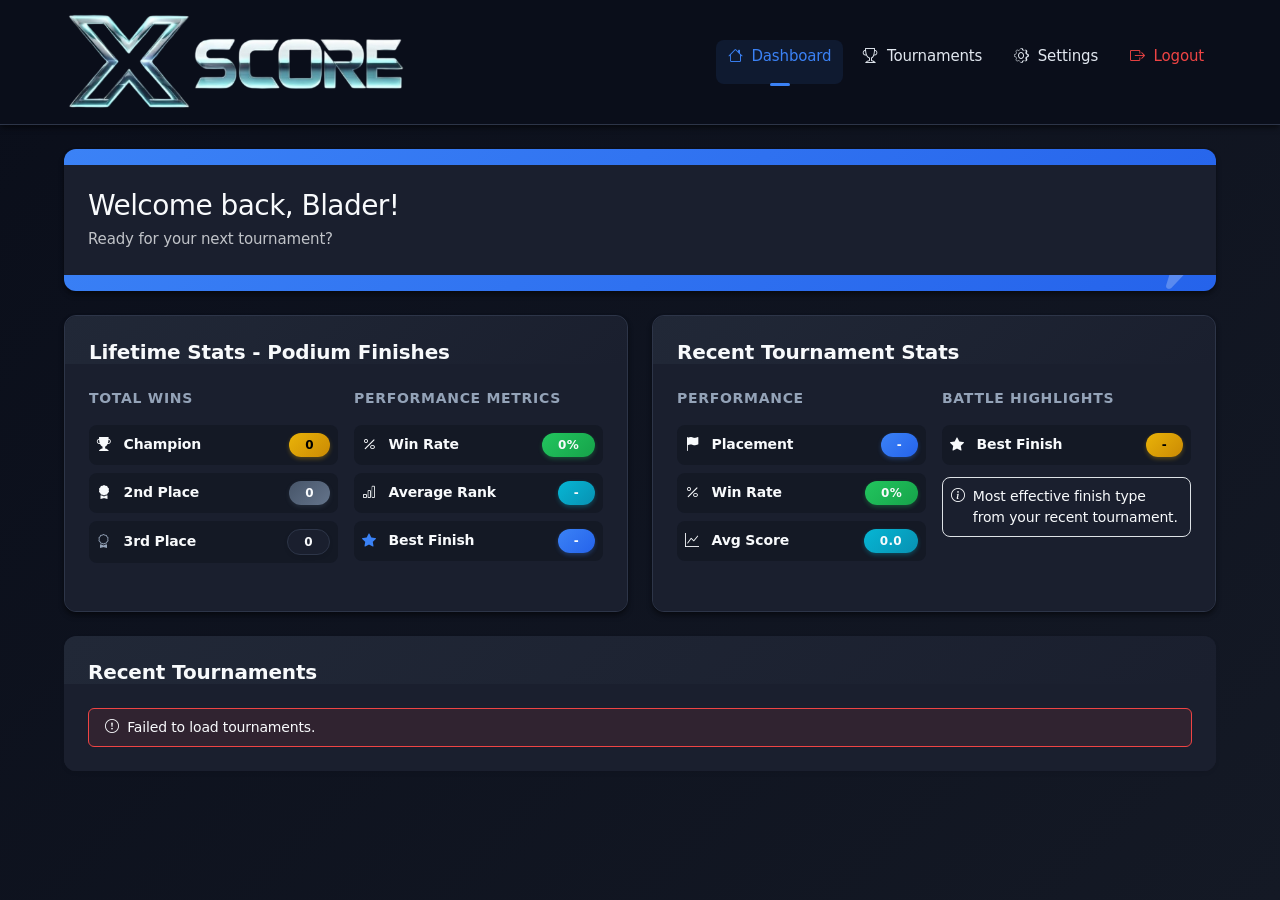
==== commit b71b539b: "feat: Implement a comprehensive tournament management system with new API endpoints, client-side scr" ====
--- a/dashboard.html
+++ b/dashboard.html
@@ -4,7 +4,7 @@
 <head>
     <meta charset="UTF-8">
     <meta name="viewport" content="width=device-width, initial-scale=1.0">
-    <title>Dashboard - Blader Tournament System</title>
+    <title>Dashboard - XScore Tournament System</title>
     <link href="https://cdn.jsdelivr.net/npm/bootstrap@5.3.0/dist/css/bootstrap.min.css" rel="stylesheet">
     <link href="https://cdn.jsdelivr.net/npm/bootstrap-icons@1.10.0/font/bootstrap-icons.css" rel="stylesheet">
     <link href="assets/css/style.css" rel="stylesheet">
--- a/assets/css/style.css
+++ b/assets/css/style.css
@@ -479,7 +479,7 @@
 .judge-assigned-highlight::before {
     content: "⚡ YOUR MATCH";
     position: absolute;
-    top: -35px;
+    top: -45px;
     left: 50%;
     transform: translateX(-50%);
     background: linear-gradient(120deg, #fde047, #f97316);
@@ -531,18 +531,38 @@
 
 .match-card .player-row {
     display: flex;
-    align-items: center;
+    flex-direction: column;
+    align-items: flex-start;
+    gap: 0.4rem;
+    min-width: 0;
+}
+
+.match-card .player-topline {
+    display: flex;
+    align-items: center;
+    width: 100%;
     gap: 0.75rem;
 }
 
 .match-card .player-name {
     font-weight: 600;
+    flex-shrink: 0;
+    min-width: fit-content;
 }
 
 .match-card .player-meta {
     display: inline-flex;
     align-items: center;
     gap: 0.4rem;
+    flex-shrink: 1;
+    min-width: 0;
+}
+
+.match-card .player-finishes {
+    display: flex;
+    flex-wrap: wrap;
+    gap: 0.35rem;
+    width: 100%;
 }
 
 .match-card .match-trophy {
@@ -597,6 +617,43 @@
 .match-card .finish-badge .finish-points {
     color: inherit;
     opacity: 0.85;
+}
+
+/* Compact mode for finish badges when overflowing */
+.match-card .finish-badge-list-compact .finish-label {
+    display: none;
+    opacity: 0;
+    transform: scale(0.8);
+    transition: all 0.3s ease;
+}
+
+.match-card .finish-badge-list-compact .finish-badge {
+    padding: 0.2rem 0.3rem;
+    min-width: auto;
+    gap: 0.15rem;
+    font-size: 0.7rem;
+    transition: all 0.3s ease;
+}
+
+.match-card .finish-badge-list-compact .finish-badge i {
+    font-size: 0.9rem;
+    margin-right: 0;
+    transition: all 0.3s ease;
+}
+
+.match-card .finish-badge-list-compact .finish-count {
+    margin-left: 0.1rem;
+    font-size: 0.65rem;
+    transition: all 0.3s ease;
+}
+
+/* Prevent twitching with smooth transitions */
+.match-card .finish-badge-list {
+    transition: all 0.3s ease;
+}
+
+.match-card .finish-badge {
+    transition: all 0.3s ease;
 }
 
 .finish-badge-spin {
@@ -1011,6 +1068,22 @@
     display: none;
 }
 
+/* Add custom dropdown arrow for all form-select elements */
+.form-select {
+    background-image: url("data:image/svg+xml,%3csvg xmlns='http://www.w3.org/2000/svg' viewBox='0 0 16 16'%3e%3cpath fill='none' stroke='%236b7280' stroke-linecap='round' stroke-linejoin='round' stroke-width='2' d='m1 6 7 7 7-7'/%3e%3c/svg%3e") !important;
+    background-repeat: no-repeat !important;
+    background-position: right 0.75rem center !important;
+    background-size: 16px 12px !important;
+    padding-right: 2.5rem !important;
+}
+
+/* Dark mode dropdown arrow */
+@media (prefers-color-scheme: dark) {
+    .form-select {
+        background-image: url("data:image/svg+xml,%3csvg xmlns='http://www.w3.org/2000/svg' viewBox='0 0 16 16'%3e%3cpath fill='none' stroke='%239ca3af' stroke-linecap='round' stroke-linejoin='round' stroke-width='2' d='m1 6 7 7 7-7'/%3e%3c/svg%3e") !important;
+    }
+}
+
 .form-group {
     margin-bottom: var(--spacing-md);
 }
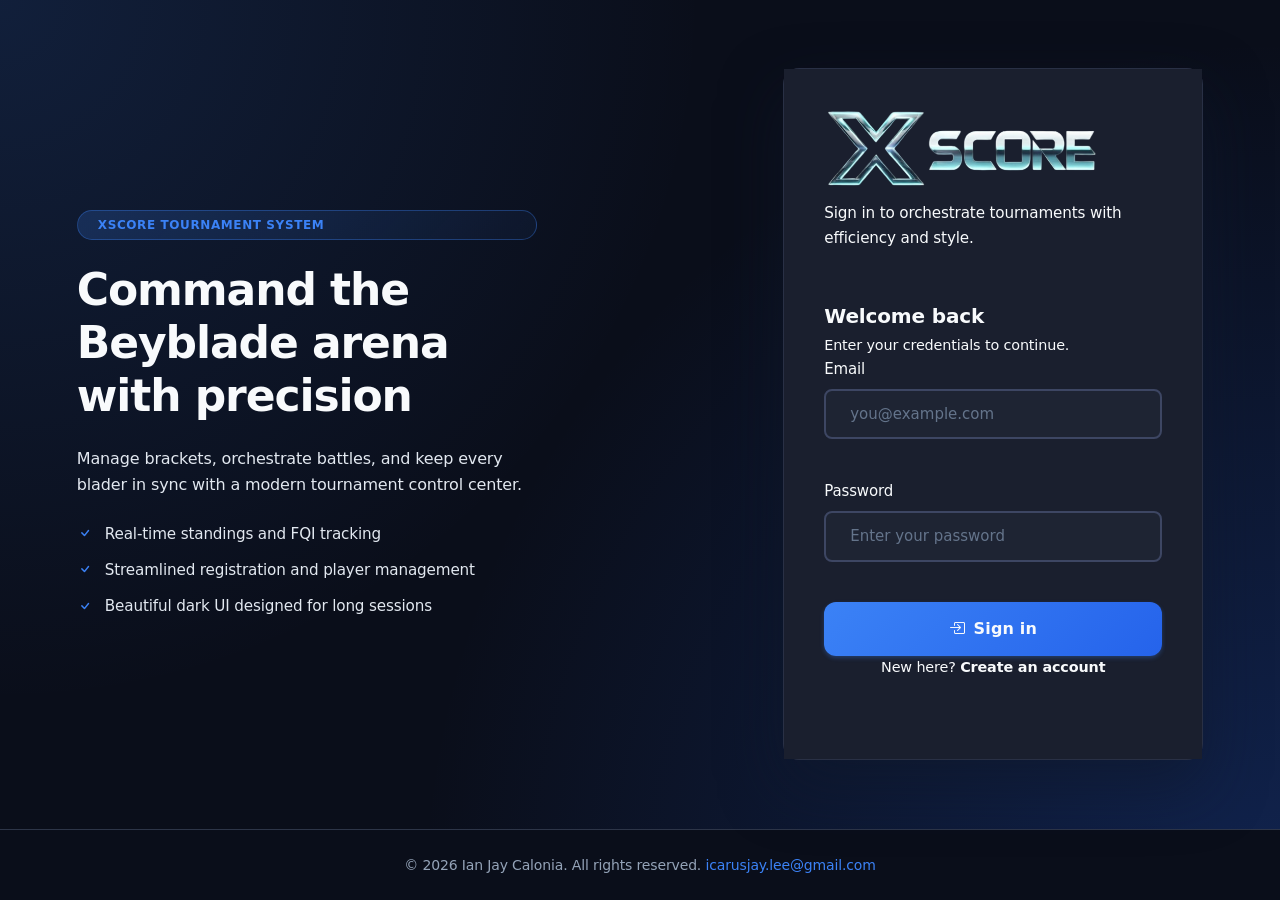
==== commit d85f4bc4: "Fix: resolve 404 error for dashboard_minimal.js by switching to dashboard.js" ====
--- a/dashboard.html
+++ b/dashboard.html
@@ -71,18 +71,21 @@
                                                 class="d-flex justify-content-between align-items-center p-2 bg-light rounded-3">
                                                 <span class="small fw-semibold"><i
                                                         class="bi bi-trophy-fill text-warning me-2"></i> Champion</span>
-                                                <span class="badge rounded-pill bg-warning px-3" id="championCount">0</span>
-                                            </div>
-                                            <div
-                                                class="d-flex justify-content-between align-items-center p-2 bg-light rounded-3">
-                                                <span class="small fw-semibold"><i
-                                                        class="bi bi-award-fill text-secondary me-2"></i> 2nd Place</span>
+                                                <span class="badge rounded-pill bg-warning px-3"
+                                                    id="championCount">0</span>
+                                            </div>
+                                            <div
+                                                class="d-flex justify-content-between align-items-center p-2 bg-light rounded-3">
+                                                <span class="small fw-semibold"><i
+                                                        class="bi bi-award-fill text-secondary me-2"></i> 2nd
+                                                    Place</span>
                                                 <span class="badge rounded-pill bg-secondary px-3"
                                                     id="firstRunnerUpCount">0</span>
                                             </div>
                                             <div
                                                 class="d-flex justify-content-between align-items-center p-2 bg-light rounded-3">
-                                                <span class="small fw-semibold"><i class="bi bi-award text-muted me-2"></i> 3rd
+                                                <span class="small fw-semibold"><i
+                                                        class="bi bi-award text-muted me-2"></i> 3rd
                                                     Place</span>
                                                 <span class="badge rounded-pill bg-white text-dark shadow-sm px-3"
                                                     id="secondRunnerUpCount">0</span>
@@ -90,25 +93,30 @@
                                         </div>
                                     </div>
                                     <div class="col-12 col-md-6">
-                                        <h6 class="text-muted small text-uppercase fw-bold mb-3">Performance Metrics</h6>
+                                        <h6 class="text-muted small text-uppercase fw-bold mb-3">Performance Metrics
+                                        </h6>
                                         <div class="vstack gap-2">
                                             <div
                                                 class="d-flex justify-content-between align-items-center p-2 bg-light rounded-3">
                                                 <span class="small fw-semibold"><i class="bi bi-percent me-2"></i> Win
                                                     Rate</span>
-                                                <span class="badge rounded-pill bg-success px-3" id="lifetimeWinRate">0%</span>
-                                            </div>
-                                            <div
-                                                class="d-flex justify-content-between align-items-center p-2 bg-light rounded-3">
-                                                <span class="small fw-semibold"><i class="bi bi-bar-chart me-2"></i> Average
+                                                <span class="badge rounded-pill bg-success px-3"
+                                                    id="lifetimeWinRate">0%</span>
+                                            </div>
+                                            <div
+                                                class="d-flex justify-content-between align-items-center p-2 bg-light rounded-3">
+                                                <span class="small fw-semibold"><i class="bi bi-bar-chart me-2"></i>
+                                                    Average
                                                     Rank</span>
                                                 <span class="badge rounded-pill bg-info px-3" id="avgPlacement">-</span>
                                             </div>
                                             <div
                                                 class="d-flex justify-content-between align-items-center p-2 bg-light rounded-3">
                                                 <span class="small fw-semibold"><i
-                                                        class="bi bi-star-fill text-primary me-2"></i> Best Finish</span>
-                                                <span class="badge rounded-pill bg-primary px-3" id="bestFinish">-</span>
+                                                        class="bi bi-star-fill text-primary me-2"></i> Best
+                                                    Finish</span>
+                                                <span class="badge rounded-pill bg-primary px-3"
+                                                    id="bestFinish">-</span>
                                             </div>
                                         </div>
                                     </div>
@@ -132,19 +140,22 @@
                                                 class="d-flex justify-content-between align-items-center p-2 bg-light rounded-3">
                                                 <span class="small fw-semibold"><i class="bi bi-flag-fill me-2"></i>
                                                     Placement</span>
-                                                <span class="badge rounded-pill bg-primary px-3" id="recentPlacement">-</span>
+                                                <span class="badge rounded-pill bg-primary px-3"
+                                                    id="recentPlacement">-</span>
                                             </div>
                                             <div
                                                 class="d-flex justify-content-between align-items-center p-2 bg-light rounded-3">
                                                 <span class="small fw-semibold"><i class="bi bi-percent me-2"></i> Win
                                                     Rate</span>
-                                                <span class="badge rounded-pill bg-success px-3" id="recentWinRate">0%</span>
+                                                <span class="badge rounded-pill bg-success px-3"
+                                                    id="recentWinRate">0%</span>
                                             </div>
                                             <div
                                                 class="d-flex justify-content-between align-items-center p-2 bg-light rounded-3">
                                                 <span class="small fw-semibold"><i class="bi bi-graph-up me-2"></i> Avg
                                                     Score</span>
-                                                <span class="badge rounded-pill bg-info px-3" id="recentScore">0.0</span>
+                                                <span class="badge rounded-pill bg-info px-3"
+                                                    id="recentScore">0.0</span>
                                             </div>
                                         </div>
                                     </div>
@@ -154,8 +165,10 @@
                                             <div
                                                 class="d-flex justify-content-between align-items-center p-2 bg-light rounded-3">
                                                 <span class="small fw-semibold"><i
-                                                        class="bi bi-star-fill text-warning me-2"></i> Best Finish</span>
-                                                <span class="badge rounded-pill bg-warning px-3" id="recentBestFinish">-</span>
+                                                        class="bi bi-star-fill text-warning me-2"></i> Best
+                                                    Finish</span>
+                                                <span class="badge rounded-pill bg-warning px-3"
+                                                    id="recentBestFinish">-</span>
                                             </div>
                                             <div class="p-2 border rounded-3 bg-white mt-1">
                                                 <div class="d-flex gap-2 text-muted small">
@@ -190,8 +203,10 @@
     </div>
 
     <script src="https://cdn.jsdelivr.net/npm/bootstrap@5.3.0/dist/js/bootstrap.bundle.min.js"></script>
+    <script src="assets/js/api.js"></script>
     <script src="assets/js/ui_feedback.js"></script>
-    <script src="assets/js/dashboard_minimal.js"></script>
+    <script src="assets/js/dashboard.js"></script>
+    <script src="assets/js/notifications.js"></script>
 </body>
 
 </html>
